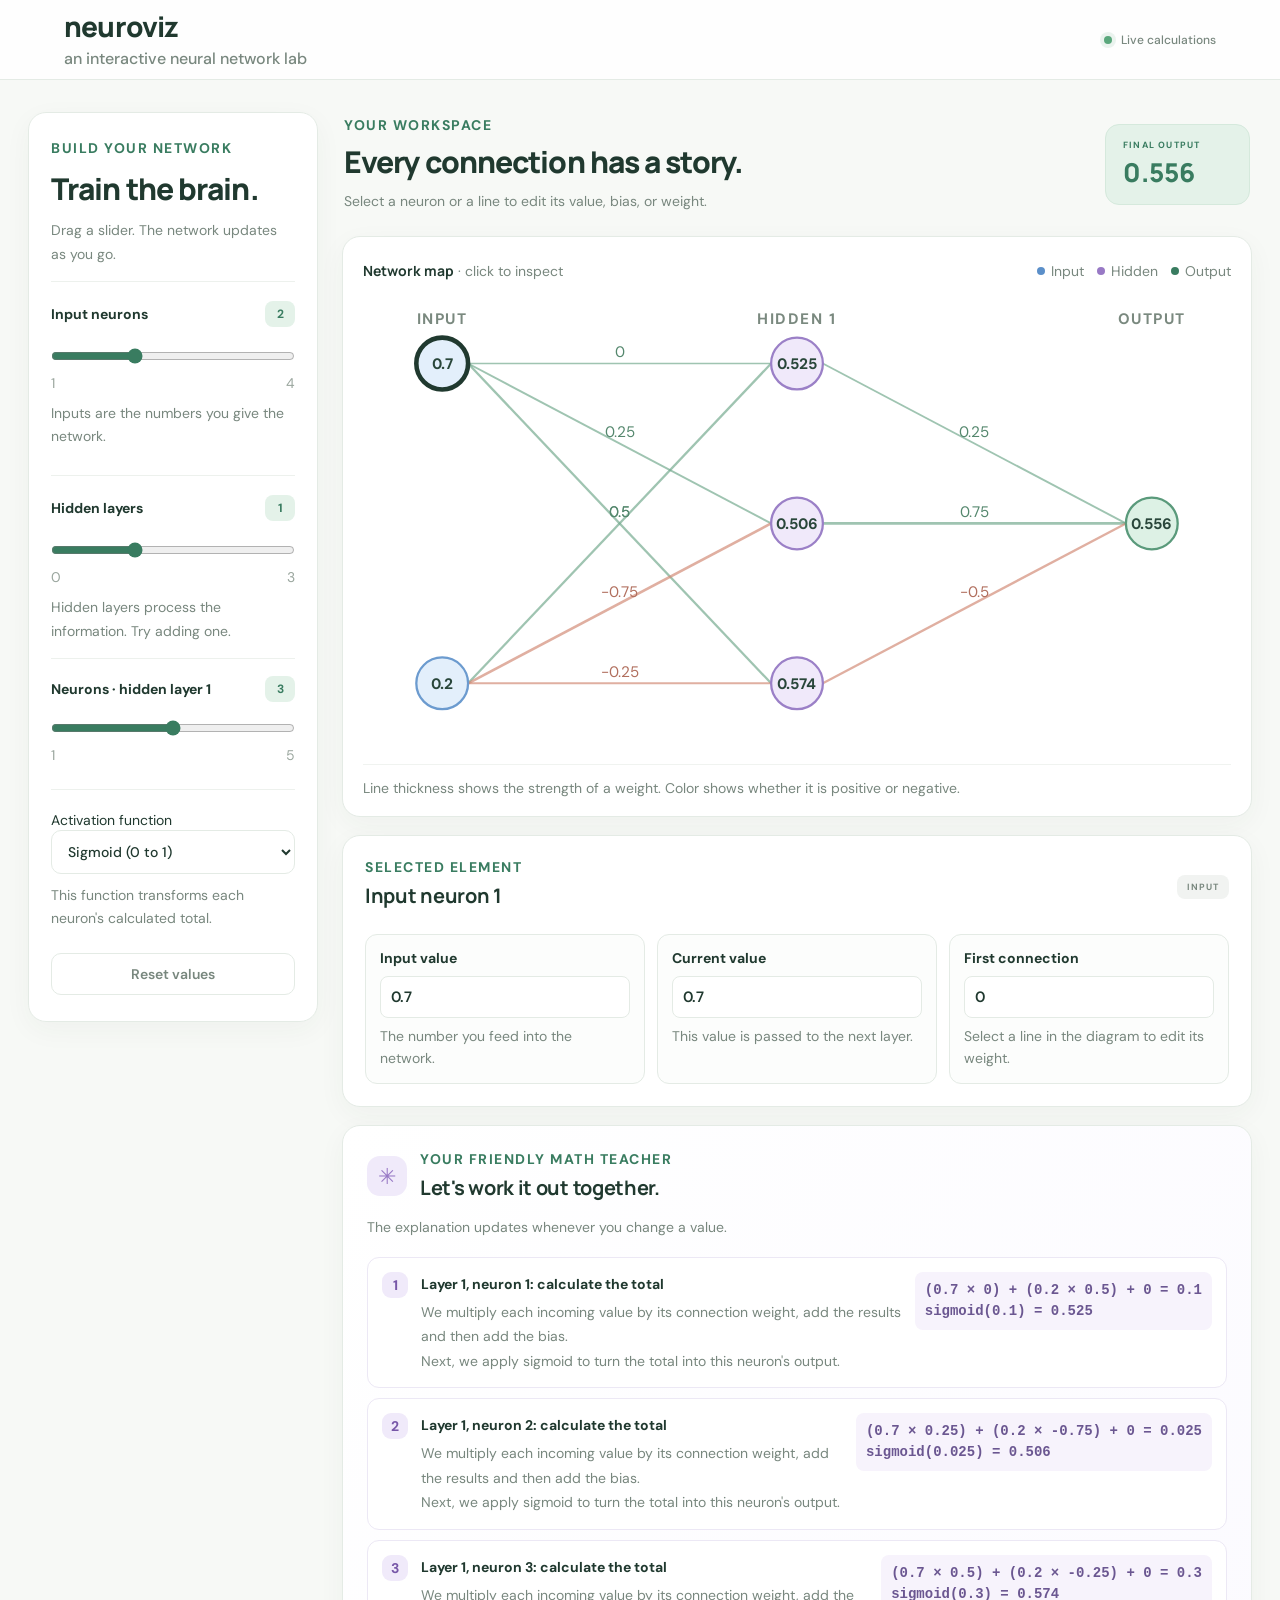
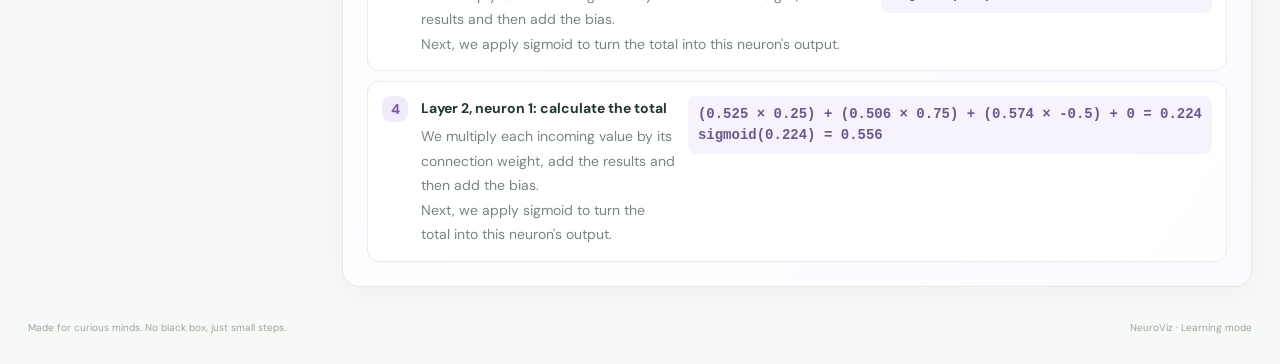
==== public/index.html @ 09c74be1 "Fix Vercel frontend routing again" ====
<!doctype html>
<html lang="en">
<head>
  <meta charset="utf-8">
  <meta name="viewport" content="width=device-width, initial-scale=1">
  <title>NeuroViz : Neural Network Playground</title>
  <link rel="stylesheet" href="/style.css">
</head>
<body>
  <header class="topbar">
    <a class="brand" href="#">
      <span>neuroviz
        <small>an interactive neural network lab</small>
      </span>
    </a>
    <div class="top-note"><span class="status-dot"></span> Live calculations</div>
  </header>

  <main class="layout site-content">
    <aside class="controls panel">
      <div class="eyebrow">BUILD YOUR NETWORK</div>
      <h1>Train the brain.</h1>
      <p class="muted">Drag a slider. The network updates as you go.</p>

      <section class="control-group">
        <div class="control-heading"><label for="inputCount">Input neurons</label><output id="inputCountOut">2</output></div>
        <input id="inputCount" type="range" min="1" max="4" value="2" step="1">
        <div class="range-labels"><span>1</span><span>4</span></div>
        <p class="hint">Inputs are the numbers you give the network.</p>
      </section>

      <section class="control-group">
        <div class="control-heading"><label for="hiddenCount">Hidden layers</label><output id="hiddenCountOut">1</output></div>
        <input id="hiddenCount" type="range" min="0" max="3" value="1" step="1">
        <div class="range-labels"><span>0</span><span>3</span></div>
        <p class="hint">Hidden layers process the information. Try adding one.</p>
      </section>

      <div id="layerControls"></div>

      <section class="control-group">
        <label for="activation">Activation function</label>
        <select id="activation">
          <option value="sigmoid">Sigmoid (0 to 1)</option>
          <option value="relu">ReLU (0 or above)</option>
          <option value="tanh">Tanh (-1 to 1)</option>
        </select>
        <p class="hint">This function transforms each neuron's calculated total.</p>
      </section>

      <button id="resetBtn" class="quiet-button">Reset values</button>
    </aside>

    <section class="workspace">
      <div class="intro">
        <div>
          <div class="eyebrow">YOUR WORKSPACE</div>
          <h2>Every connection has a story.</h2>
          <p class="muted">Select a neuron or a line to edit its value, bias, or weight.</p>
        </div>
        <div class="output-pill"><span>FINAL OUTPUT</span><strong id="finalOutput">—</strong></div>
      </div>

      <section class="network-panel panel">
        <div class="network-toolbar">
          <div><strong>Network map</strong><span class="muted"> · click to inspect</span></div>
          <div class="legend"><span><i class="legend-dot input-dot"></i> Input</span><span><i class="legend-dot hidden-dot"></i> Hidden</span><span><i class="legend-dot output-dot"></i> Output</span></div>
        </div>
        <div id="networkCanvas" class="network-canvas" aria-label="Interactive neural network diagram"></div>
        <div class="network-foot muted">Line thickness shows the strength of a weight. Color shows whether it is positive or negative.</div>
      </section>

      <section class="editor panel">
        <div class="editor-title"><div><div class="eyebrow">SELECTED ELEMENT</div><h3 id="selectedTitle">Input neuron 1</h3></div><span class="edit-tag" id="selectedType">INPUT</span></div>
        <div id="editorFields" class="editor-fields"></div>
      </section>

      <section class="teacher panel">
        <div class="teacher-heading"><span class="teacher-icon">✳</span><div><div class="eyebrow">YOUR FRIENDLY MATH TEACHER</div><h3>Let's work it out together.</h3></div></div>
        <p class="muted">The explanation updates whenever you change a value.</p>
        <div id="lessonSteps" class="lesson-steps"></div>
      </section>
    </section>
  </main>
  <footer>Made for curious minds. No black box, just small steps. <span>NeuroViz · Learning mode</span></footer>
  <script src="/script.js"></script>
</body>
</html>
---- style.css ----
@import url('https://fonts.googleapis.com/css2?family=DM+Sans:wght@400;500;600;700&family=Manrope:wght@400;500;600;700;800&display=swap');

/* =========================
   1. VARIABLES & RESET
========================= */

:root {
  --ink: #20392f;
  --muted: #78877e;
  --line: #e4ebe5;
  --paper: #f7f9f6;
  --white: #ffffff;

  --green: #397c60;
  --green-soft: #e4f2e9;

  --blue: #5b8fc9;
  --blue-soft: #e5effb;

  --purple: #9879c5;
  --purple-soft: #f0eafa;

  --orange: #d68b6e;

  --radius: 18px;
  --shadow: 0 8px 28px rgba(36, 70, 50, 0.045);
  --transition: 180ms ease;
}

* {
  box-sizing: border-box;
}

html {
  scroll-behavior: smooth;
}

body {
  margin: 0;
  background: var(--paper);
  color: var(--ink);
  font-family: "DM Sans", sans-serif;
  -webkit-font-smoothing: antialiased;
}

button,
input,
select {
  font: inherit;
}

button {
  transition: background var(--transition),
              border-color var(--transition),
              transform var(--transition);
}

::selection {
  background: var(--green-soft);
  color: var(--ink);
}


/* =========================
   2. HEADER & BRAND
========================= */

.topbar {
  min-height: 80px;
  padding: 0 5vw;
  display: flex;
  align-items: center;
  justify-content: space-between;
  gap: 20px;
  background: rgba(255, 255, 255, 0.92);
  border-bottom: 1px solid var(--line);
}

.topbar .brand {
  display: flex;
  align-items: center;
  color: var(--ink);
  text-decoration: none;
  font-weight: 800;
  font-size: 28px;
  line-height: 1.3;
  font-family: "Manrope", sans-serif;
  letter-spacing: -0.8px;
} 

.topbar .brand small {
  display: block;
  margin-top: 3px;
  color: var(--muted);
  font-weight: 500;
  font-size: 16px;
  line-height: 1.5;
  font-family: "DM Sans", sans-serif;
  letter-spacing: 0;
}

.top-note {
  display: flex;
  align-items: center;
  gap: 9px;
  color: var(--muted);
  font-size: 12px;
  font-weight: 500;
}

.status-dot {
  width: 8px;
  height: 8px;
  flex-shrink: 0;
  border-radius: 50%;
  background: #5aa77c;
  box-shadow: 0 0 0 4px rgba(90, 167, 124, 0.12);
}


/* =========================
   3. MAIN LAYOUT
========================= */

.layout {
  width: 100%;
  max-width: 1500px;
  margin: 0 auto;
  padding: 32px 28px;
  display: grid;
  grid-template-columns: 290px minmax(0, 1fr);
  align-items: start;
  gap: 24px;
}

.panel {
  min-width: 0;
  background: var(--white);
  border: 1px solid var(--line);
  border-radius: var(--radius);
  box-shadow: var(--shadow);
}

.controls {
  position: sticky;
  top: 20px;
  padding: 26px 22px;
}

.workspace {
  min-width: 0;
}

.eyebrow {
  color: var(--green);
  font-size: 10px;
  font-weight: 700;
  letter-spacing: 1.5px;
  text-transform: uppercase;
}

h1,
h2,
h3,
p {
  margin-top: 0;
}

h1 {
  margin: 13px 0 10px;
  font: 800 25px/1.25 "Manrope", sans-serif;
  letter-spacing: -0.9px;
}

h2 {
  margin: 8px 0;
  font: 800 27px/1.3 "Manrope", sans-serif;
  letter-spacing: -0.9px;
}

h3 {
  margin: 6px 0;
  font: 700 17px/1.4 "Manrope", sans-serif;
  letter-spacing: -0.3px;
}

.muted {
  color: var(--muted);
  font-size: 12px;
  line-height: 1.75;
}


/* =========================
   4. NETWORK CONTROLS
========================= */

.control-group {
  margin-top: 12px;
  padding: 19px 0 14px;
  border-top: 1px solid #edf1ed;
}

.control-heading {
  display: flex;
  align-items: center;
  justify-content: space-between;
  gap: 10px;
  margin-bottom: 13px;
  font-size: 12px;
  font-weight: 700;
}

output {
  min-width: 30px;
  padding: 5px 8px;
  border-radius: 8px;
  background: var(--green-soft);
  color: var(--green);
  font-size: 12px;
  font-weight: 700;
  text-align: center;
}

input[type="range"] {
  width: 100%;
  margin: 8px 0;
  accent-color: var(--green);
  cursor: pointer;
}

.range-labels {
  display: flex;
  justify-content: space-between;
  margin-top: 2px;
  color: #9aa69e;
  font-size: 10px;
}

.hint {
  margin: 10px 0 0;
  color: var(--muted);
  font-size: 11px;
  line-height: 1.7;
}

select {
  width: 100%;
  padding: 11px 12px;
  border: 1px solid var(--line);
  border-radius: 10px;
  outline: none;
  background: #fff;
  color: var(--ink);
  font: 500 12px "DM Sans", sans-serif;
  cursor: pointer;
  transition: border-color var(--transition),
              box-shadow var(--transition);
}

select:focus {
  border-color: #9bc5ac;
  box-shadow: 0 0 0 3px rgba(57, 124, 96, 0.09);
}

.layer-control {
  padding: 17px 0 13px;
  border-top: 1px solid #edf1ed;
}

.layer-control .control-heading {
  margin-bottom: 10px;
}

.quiet-button {
  width: 100%;
  margin-top: 8px;
  padding: 11px 14px;
  border: 1px solid var(--line);
  border-radius: 10px;
  background: #fff;
  color: var(--muted);
  font-size: 12px;
  font-weight: 600;
  cursor: pointer;
}

.quiet-button:hover {
  border-color: #c9ded0;
  background: var(--green-soft);
  color: var(--green);
}

.quiet-button:active {
  transform: scale(0.98);
}


/* =========================
   5. WORKSPACE INTRO
========================= */

.intro {
  display: flex;
  align-items: center;
  justify-content: space-between;
  gap: 22px;
  margin: 4px 2px 22px;
}

.intro p {
  margin-bottom: 0;
}

.output-pill {
  min-width: 145px;
  padding: 14px 17px;
  border: 1px solid #d5e9dc;
  border-radius: 14px;
  background: var(--green-soft);
}

.output-pill span {
  display: block;
  margin-bottom: 5px;
  color: var(--green);
  font-size: 9px;
  font-weight: 700;
  letter-spacing: 1.2px;
}

.output-pill strong {
  color: var(--green);
  font: 800 26px/1.3 "Manrope", sans-serif;
  overflow-wrap: anywhere;
}


/* =========================
   6. NETWORK VISUALIZATION
========================= */

.network-panel {
  padding: 22px 20px 15px;
}

.network-toolbar {
  display: flex;
  align-items: center;
  justify-content: space-between;
  gap: 14px;
  font-size: 12px;
}

.network-toolbar strong {
  font: 700 14px "Manrope", sans-serif;
}

.legend {
  display: flex;
  flex-wrap: wrap;
  gap: 13px;
  color: var(--muted);
  font-size: 10px;
}

.legend span {
  display: flex;
  align-items: center;
  gap: 6px;
}

.legend-dot {
  display: inline-block;
  width: 8px;
  height: 8px;
  border-radius: 50%;
}

.input-dot {
  background: var(--blue);
}

.hidden-dot {
  background: var(--purple);
}

.output-dot {
  background: var(--green);
}

.network-canvas {
  width: 100%;
  min-height: 260px;
  margin: 12px 0;
  overflow-x: auto;
  scrollbar-width: thin;
  scrollbar-color: #d6e3da transparent;
}

.network-canvas svg {
  display: block;
  width: 100%;
  min-width: 520px;
  height: auto;
  max-height: 470px;
}

.network-foot {
  padding-top: 12px;
  border-top: 1px solid #f0f3f0;
  font-size: 10px;
  line-height: 1.7;
}

.neuron {
  cursor: pointer;
  transition: filter var(--transition);
}

.neuron:hover {
  filter: brightness(0.96);
}

.neuron.selected {
  stroke: var(--ink) !important;
  stroke-width: 3 !important;
}

.weight-line {
  cursor: pointer;
  transition: opacity var(--transition),
              stroke-width var(--transition);
}

.weight-line:hover {
  opacity: 1 !important;
  stroke-width: 4 !important;
}


/* =========================
   7. SELECTED ELEMENT EDITOR
========================= */

.editor {
  margin-top: 18px;
  padding: 22px;
}

.editor-title {
  display: flex;
  align-items: center;
  justify-content: space-between;
  gap: 12px;
}

.edit-tag {
  padding: 6px 10px;
  border-radius: 8px;
  background: #f1f3f1;
  color: var(--muted);
  font-size: 9px;
  font-weight: 700;
  letter-spacing: 1px;
}

.editor-fields {
  display: grid;
  grid-template-columns: repeat(3, minmax(0, 1fr));
  gap: 12px;
  margin-top: 18px;
}

.field {
  min-width: 0;
  padding: 14px;
  border: 1px solid var(--line);
  border-radius: 12px;
  background: #fcfdfc;
  transition: border-color var(--transition),
              background var(--transition);
}

.field:focus-within {
  border-color: #b5d5c0;
  background: #fff;
}

.field label {
  display: block;
  margin-bottom: 9px;
  font-size: 11px;
  font-weight: 700;
}

.field input {
  width: 100%;
  min-width: 0;
  padding: 10px;
  border: 1px solid var(--line);
  border-radius: 8px;
  outline: none;
  background: #fff;
  color: var(--ink);
  font: 600 13px "DM Sans", sans-serif;
}

.field input:focus {
  border-color: #a7cdb6;
  box-shadow: 0 0 0 3px rgba(57, 124, 96, 0.08);
}

.field small {
  display: block;
  margin-top: 7px;
  color: var(--muted);
  font-size: 10px;
  line-height: 1.6;
}


/* =========================
   8. FRIENDLY MATH TEACHER
========================= */

.teacher {
  margin-top: 18px;
  padding: 24px;
  background: linear-gradient(125deg, #fff 0%, #fbfaff 100%);
}

.teacher-heading {
  display: flex;
  align-items: center;
  gap: 13px;
}

.teacher-icon {
  display: grid;
  flex-shrink: 0;
  place-items: center;
  width: 40px;
  height: 40px;
  border-radius: 13px;
  background: var(--purple-soft);
  color: var(--purple);
  font-size: 22px;
}

.teacher-heading h3 {
  margin-bottom: 0;
}

.teacher > p {
  margin: 13px 0 17px;
}

.lesson-steps {
  display: grid;
  gap: 10px;
}

.lesson-step {
  display: grid;
  grid-template-columns: 28px minmax(0, 1fr) auto;
  align-items: start;
  gap: 11px;
  padding: 14px;
  border: 1px solid #ece8f5;
  border-radius: 12px;
  background: rgba(255, 255, 255, 0.9);
  transition: border-color var(--transition),
              box-shadow var(--transition);
}

.lesson-step:hover {
  border-color: #dcd1ef;
  box-shadow: 0 4px 14px rgba(100, 76, 145, 0.045);
}

.step-number {
  display: grid;
  place-items: center;
  width: 26px;
  height: 26px;
  border-radius: 9px;
  background: var(--purple-soft);
  color: #7757a8;
  font-size: 11px;
  font-weight: 700;
}

.step-copy strong {
  display: block;
  margin: 2px 0 5px;
  font-size: 12px;
  line-height: 1.5;
}

.step-copy p {
  margin: 0;
  color: var(--muted);
  font-size: 11px;
  line-height: 1.75;
}

.formula {
  padding: 8px 10px;
  border-radius: 8px;
  background: #f7f3fc;
  color: #6b5791;
  font: 600 11px/1.5 ui-monospace, SFMono-Regular, Consolas, monospace;
  white-space: nowrap;
}


/* =========================
   9. FOOTER
========================= */

footer {
  display: flex;
  justify-content: space-between;
  gap: 14px;
  max-width: 1500px;
  margin: 0 auto;
  padding: 0 28px 28px;
  color: #9aa69e;
  font-size: 10px;
  line-height: 1.7;
}


/* =========================
   10. ACCESSIBILITY
========================= */

button:focus-visible,
a:focus-visible,
input:focus-visible,
select:focus-visible {
  outline: 2px solid #78a98c;
  outline-offset: 3px;
}


/* =========================
   11. RESPONSIVE DESIGN
========================= */

@media (max-width: 1000px) {
  .layout {
    grid-template-columns: 250px minmax(0, 1fr);
    gap: 18px;
    padding: 24px 18px;
  }

  .controls {
    padding: 22px 18px;
  }

  .editor-fields {
    grid-template-columns: repeat(2, minmax(0, 1fr));
  }

  .formula {
    white-space: normal;
  }
}

@media (max-width: 760px) {
  .topbar {
    min-height: 72px;
    padding: 0 20px;
  }

  .layout {
    grid-template-columns: 1fr;
    padding: 18px 14px;
  }

  .controls {
    position: static;
  }

  .intro {
    align-items: flex-start;
    gap: 14px;
  }

  .intro h2 {
    font-size: 23px;
  }

  .network-panel,
  .editor,
  .teacher {
    padding: 18px;
  }

  .network-toolbar {
    align-items: flex-start;
    flex-direction: column;
  }

  footer {
    padding: 0 18px 22px;
  }
}

@media (max-width: 560px) {
  .topbar {
    min-height: 68px;
    padding: 0 16px;
  }

  .brand {
    font-size: 21px;
  }

  .brand small {
    font-size: 11px;
  }

  .top-note {
    gap: 6px;
    font-size: 10px;
  }

  .layout {
    padding: 14px 10px;
    gap: 16px;
  }

  .intro {
    display: block;
  }

  .intro h2 {
    font-size: 22px;
  }

  .output-pill {
    display: inline-block;
    margin-top: 14px;
  }

  .editor-fields {
    grid-template-columns: 1fr;
  }

  .lesson-step {
    grid-template-columns: 28px minmax(0, 1fr);
  }

  .formula {
    grid-column: 2;
    white-space: normal;
    overflow-wrap: anywhere;
  }

  footer {
    flex-direction: column;
    padding: 0 14px 20px;
  }
}

@media (prefers-reduced-motion: reduce) {
  *,
  *::before,
  *::after {
    scroll-behavior: auto !important;
    transition-duration: 0.01ms !important;
    animation-duration: 0.01ms !important;
  }
}


/* GLOBAL WEBSITE TYPOGRAPHY */

.site-content h1 {
  font-size: 30px;
}

.site-content h2 {
  font-size: 30px;
}

.site-content h3 {
  font-size: 20px;
}

.site-content p,
.site-content .muted {
  font-size: 14px;
}

.site-content .eyebrow {
  font-size: 14px;
}

.site-content label,
.site-content .control-heading,
.site-content select {
  font-size: 14px;
}

.site-content .hint,
.site-content .field small,
.site-content .step-copy p {
  font-size: 14px;
}

.site-content .range-labels,
.site-content .legend,
.site-content .network-foot {
  font-size: 14px;
}

.site-content .field label,
.site-content .step-copy strong {
  font-size: 14px;
}

.site-content .field input {
  font-size: 15px;
}

.site-content .quiet-button {
  font-size: 14px;
}

.site-content .formula {
  font-size: 14px;
}

.site-content .step-number {
  font-size: 14px;
}
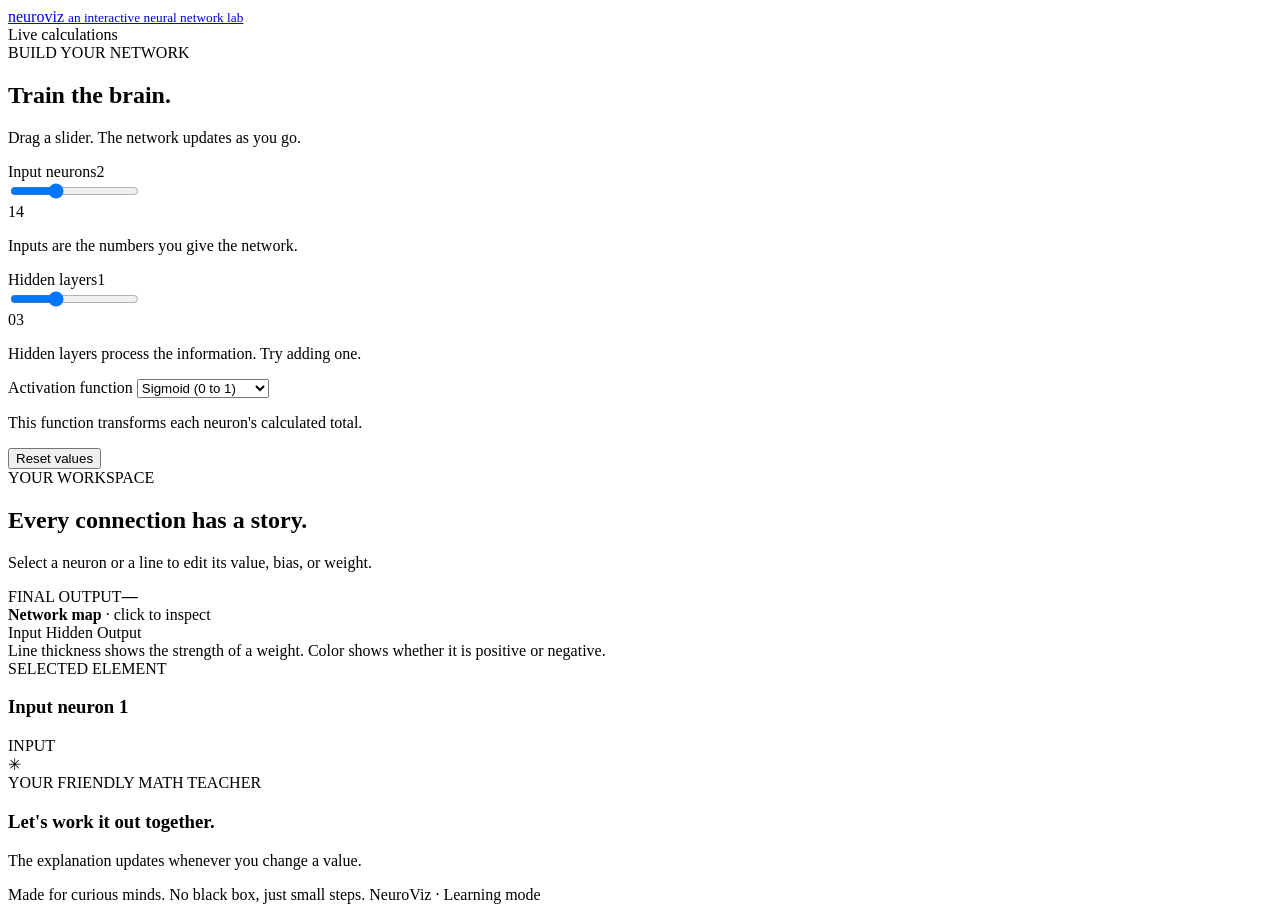
==== commit f0b681ad: "Fix Vercel frontend routing again 2" ====
--- a/public/index.html
+++ b/public/index.html
@@ -4,7 +4,7 @@
   <meta charset="utf-8">
   <meta name="viewport" content="width=device-width, initial-scale=1">
   <title>NeuroViz : Neural Network Playground</title>
-  <link rel="stylesheet" href="/style.css">
+  <link rel="stylesheet" href="public\style.css">
 </head>
 <body>
   <header class="topbar">
@@ -83,6 +83,6 @@
     </section>
   </main>
   <footer>Made for curious minds. No black box, just small steps. <span>NeuroViz · Learning mode</span></footer>
-  <script src="/script.js"></script>
+  <script src="public\script.js"></script>
 </body>
 </html>
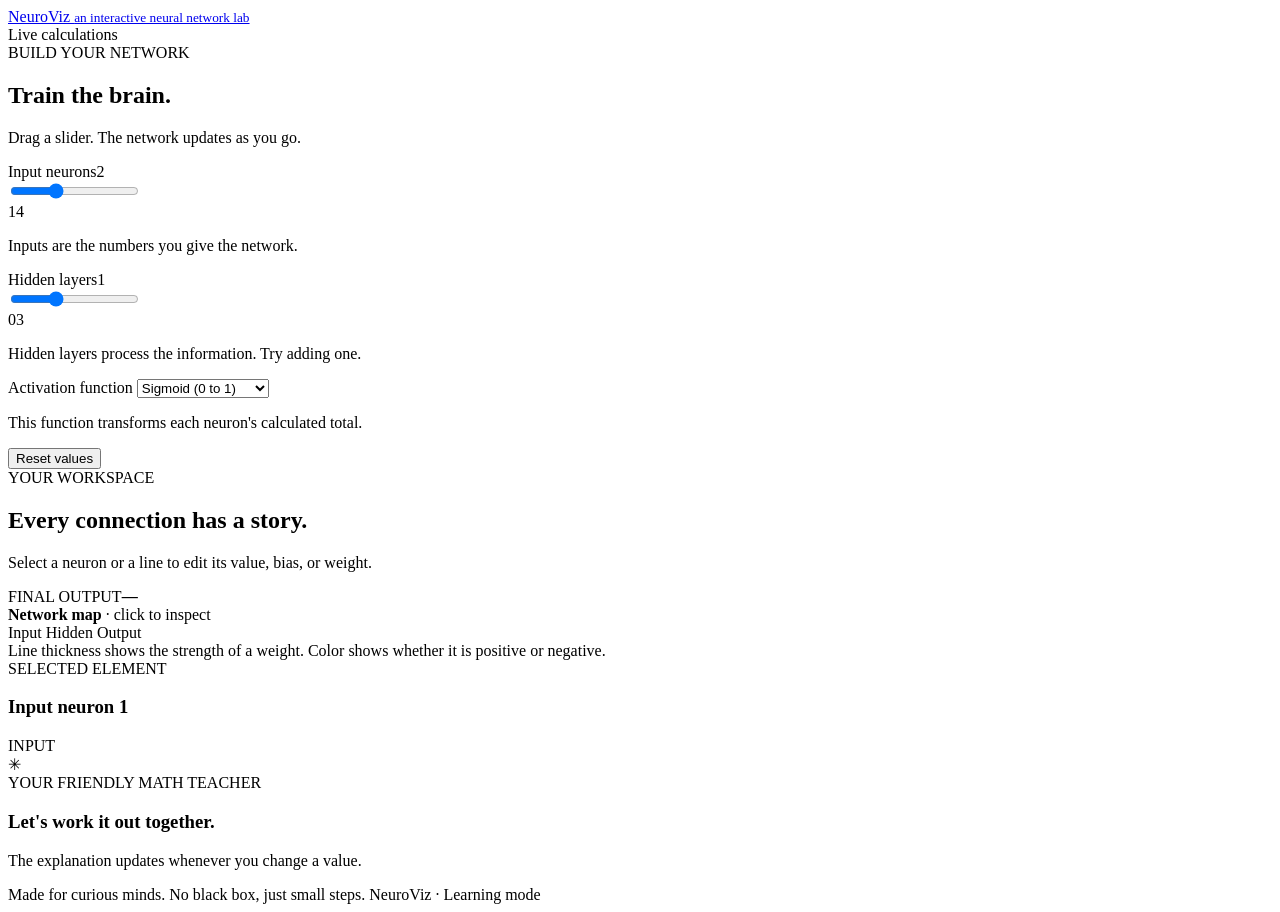
==== commit a3c39e56: "Update index.html" ====
--- a/public/index.html
+++ b/public/index.html
@@ -9,7 +9,7 @@
 <body>
   <header class="topbar">
     <a class="brand" href="#">
-      <span>neuroviz
+      <span>NeuroViz
         <small>an interactive neural network lab</small>
       </span>
     </a>
@@ -85,4 +85,4 @@
   <footer>Made for curious minds. No black box, just small steps. <span>NeuroViz · Learning mode</span></footer>
   <script src="public\script.js"></script>
 </body>
-</html>+</html>
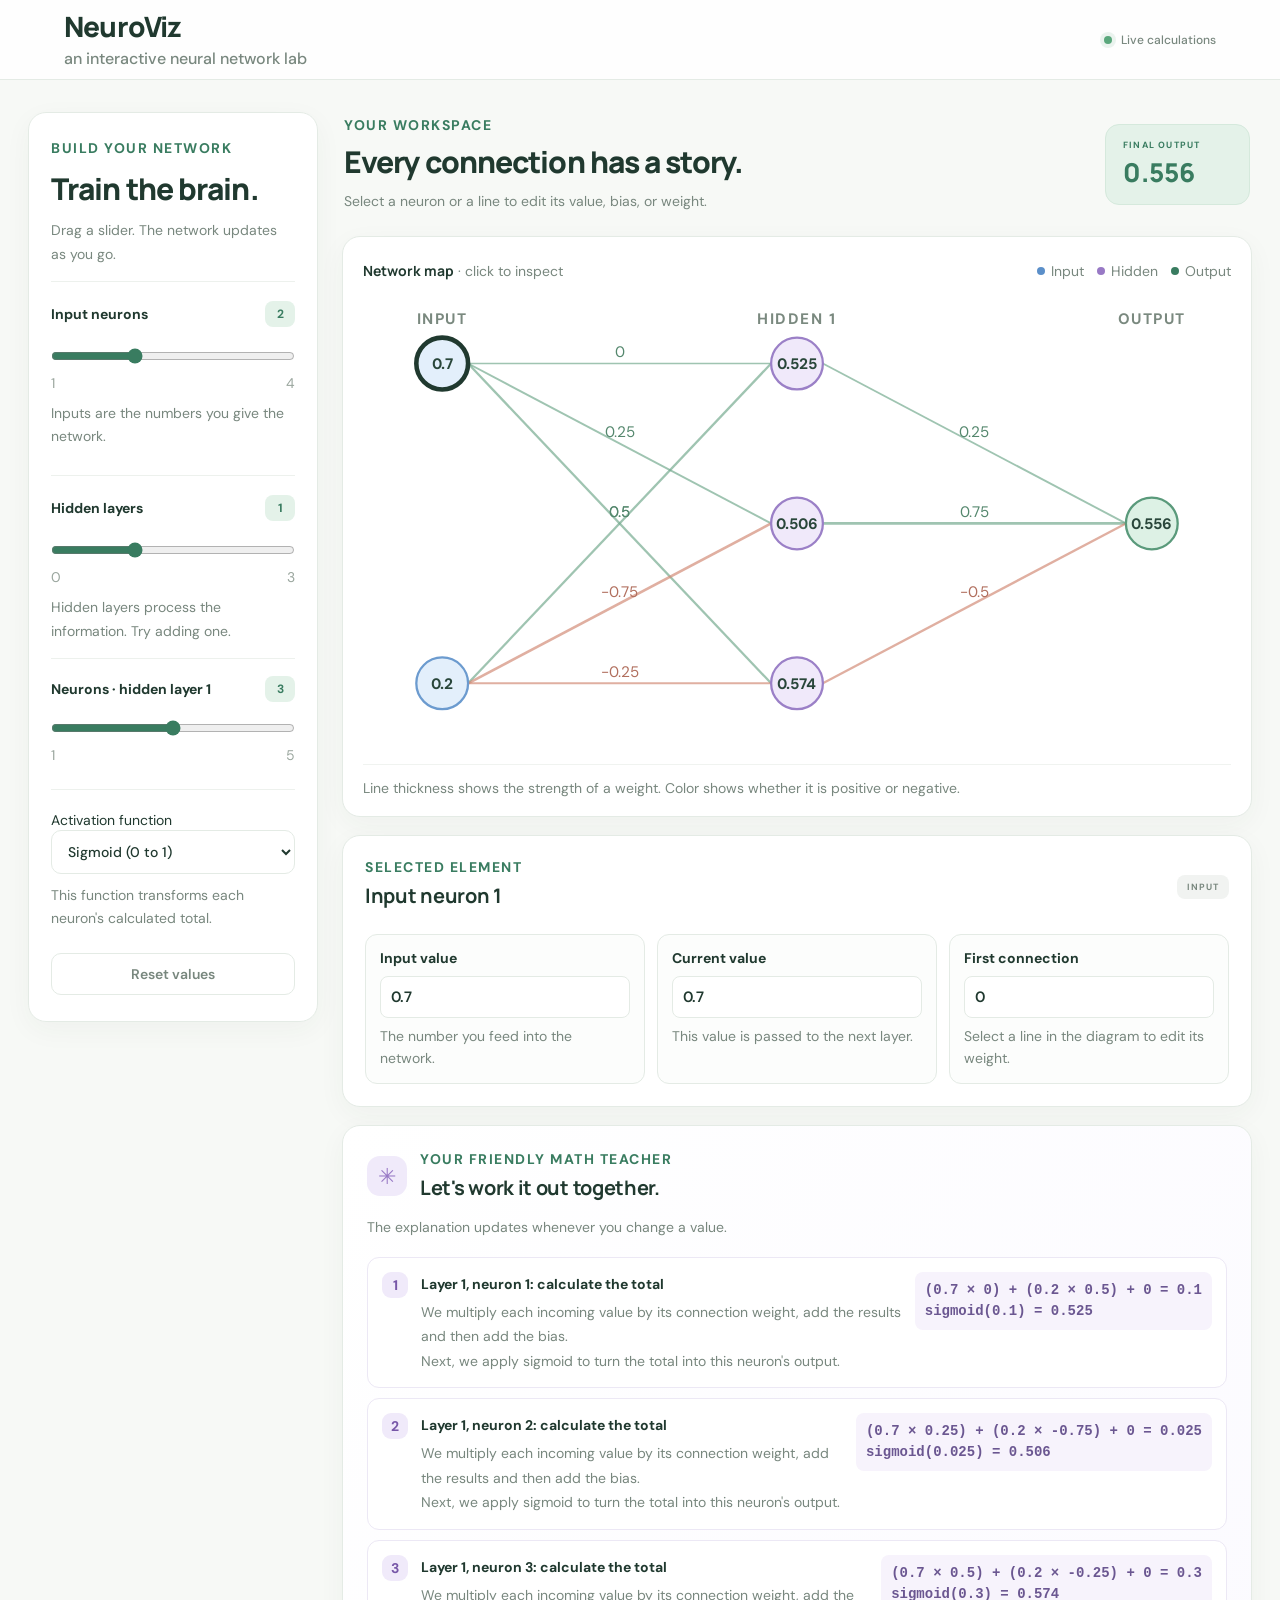
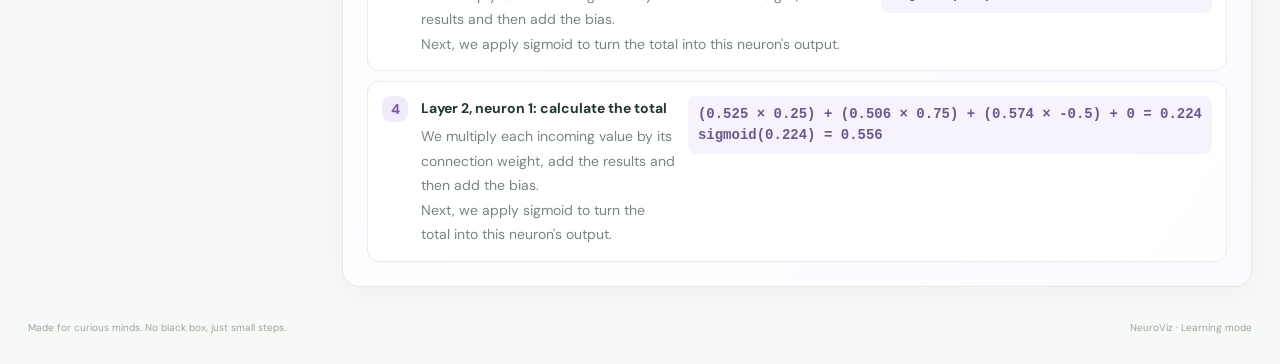
==== commit aca278ed: "yo" ====
--- a/public/index.html
+++ b/public/index.html
@@ -4,7 +4,7 @@
   <meta charset="utf-8">
   <meta name="viewport" content="width=device-width, initial-scale=1">
   <title>NeuroViz : Neural Network Playground</title>
-  <link rel="stylesheet" href="public\style.css">
+  <link rel="stylesheet" href="./style.css">
 </head>
 <body>
   <header class="topbar">
@@ -83,6 +83,6 @@
     </section>
   </main>
   <footer>Made for curious minds. No black box, just small steps. <span>NeuroViz · Learning mode</span></footer>
-  <script src="public\script.js"></script>
+  <script src="./script.js"></script>
 </body>
-</html>
+</html>
--- a/public/style.css
+++ b/public/style.css
@@ -0,0 +1,840 @@
+@import url('https://fonts.googleapis.com/css2?family=DM+Sans:wght@400;500;600;700&family=Manrope:wght@400;500;600;700;800&display=swap');
+
+/* =========================
+   1. VARIABLES & RESET
+========================= */
+
+:root {
+  --ink: #20392f;
+  --muted: #78877e;
+  --line: #e4ebe5;
+  --paper: #f7f9f6;
+  --white: #ffffff;
+
+  --green: #397c60;
+  --green-soft: #e4f2e9;
+
+  --blue: #5b8fc9;
+  --blue-soft: #e5effb;
+
+  --purple: #9879c5;
+  --purple-soft: #f0eafa;
+
+  --orange: #d68b6e;
+
+  --radius: 18px;
+  --shadow: 0 8px 28px rgba(36, 70, 50, 0.045);
+  --transition: 180ms ease;
+}
+
+* {
+  box-sizing: border-box;
+}
+
+html {
+  scroll-behavior: smooth;
+}
+
+body {
+  margin: 0;
+  background: var(--paper);
+  color: var(--ink);
+  font-family: "DM Sans", sans-serif;
+  -webkit-font-smoothing: antialiased;
+}
+
+button,
+input,
+select {
+  font: inherit;
+}
+
+button {
+  transition: background var(--transition),
+              border-color var(--transition),
+              transform var(--transition);
+}
+
+::selection {
+  background: var(--green-soft);
+  color: var(--ink);
+}
+
+
+/* =========================
+   2. HEADER & BRAND
+========================= */
+
+.topbar {
+  min-height: 80px;
+  padding: 0 5vw;
+  display: flex;
+  align-items: center;
+  justify-content: space-between;
+  gap: 20px;
+  background: rgba(255, 255, 255, 0.92);
+  border-bottom: 1px solid var(--line);
+}
+
+.topbar .brand {
+  display: flex;
+  align-items: center;
+  color: var(--ink);
+  text-decoration: none;
+  font-weight: 800;
+  font-size: 28px;
+  line-height: 1.3;
+  font-family: "Manrope", sans-serif;
+  letter-spacing: -0.8px;
+} 
+
+.topbar .brand small {
+  display: block;
+  margin-top: 3px;
+  color: var(--muted);
+  font-weight: 500;
+  font-size: 16px;
+  line-height: 1.5;
+  font-family: "DM Sans", sans-serif;
+  letter-spacing: 0;
+}
+
+.top-note {
+  display: flex;
+  align-items: center;
+  gap: 9px;
+  color: var(--muted);
+  font-size: 12px;
+  font-weight: 500;
+}
+
+.status-dot {
+  width: 8px;
+  height: 8px;
+  flex-shrink: 0;
+  border-radius: 50%;
+  background: #5aa77c;
+  box-shadow: 0 0 0 4px rgba(90, 167, 124, 0.12);
+}
+
+
+/* =========================
+   3. MAIN LAYOUT
+========================= */
+
+.layout {
+  width: 100%;
+  max-width: 1500px;
+  margin: 0 auto;
+  padding: 32px 28px;
+  display: grid;
+  grid-template-columns: 290px minmax(0, 1fr);
+  align-items: start;
+  gap: 24px;
+}
+
+.panel {
+  min-width: 0;
+  background: var(--white);
+  border: 1px solid var(--line);
+  border-radius: var(--radius);
+  box-shadow: var(--shadow);
+}
+
+.controls {
+  position: sticky;
+  top: 20px;
+  padding: 26px 22px;
+}
+
+.workspace {
+  min-width: 0;
+}
+
+.eyebrow {
+  color: var(--green);
+  font-size: 10px;
+  font-weight: 700;
+  letter-spacing: 1.5px;
+  text-transform: uppercase;
+}
+
+h1,
+h2,
+h3,
+p {
+  margin-top: 0;
+}
+
+h1 {
+  margin: 13px 0 10px;
+  font: 800 25px/1.25 "Manrope", sans-serif;
+  letter-spacing: -0.9px;
+}
+
+h2 {
+  margin: 8px 0;
+  font: 800 27px/1.3 "Manrope", sans-serif;
+  letter-spacing: -0.9px;
+}
+
+h3 {
+  margin: 6px 0;
+  font: 700 17px/1.4 "Manrope", sans-serif;
+  letter-spacing: -0.3px;
+}
+
+.muted {
+  color: var(--muted);
+  font-size: 12px;
+  line-height: 1.75;
+}
+
+
+/* =========================
+   4. NETWORK CONTROLS
+========================= */
+
+.control-group {
+  margin-top: 12px;
+  padding: 19px 0 14px;
+  border-top: 1px solid #edf1ed;
+}
+
+.control-heading {
+  display: flex;
+  align-items: center;
+  justify-content: space-between;
+  gap: 10px;
+  margin-bottom: 13px;
+  font-size: 12px;
+  font-weight: 700;
+}
+
+output {
+  min-width: 30px;
+  padding: 5px 8px;
+  border-radius: 8px;
+  background: var(--green-soft);
+  color: var(--green);
+  font-size: 12px;
+  font-weight: 700;
+  text-align: center;
+}
+
+input[type="range"] {
+  width: 100%;
+  margin: 8px 0;
+  accent-color: var(--green);
+  cursor: pointer;
+}
+
+.range-labels {
+  display: flex;
+  justify-content: space-between;
+  margin-top: 2px;
+  color: #9aa69e;
+  font-size: 10px;
+}
+
+.hint {
+  margin: 10px 0 0;
+  color: var(--muted);
+  font-size: 11px;
+  line-height: 1.7;
+}
+
+select {
+  width: 100%;
+  padding: 11px 12px;
+  border: 1px solid var(--line);
+  border-radius: 10px;
+  outline: none;
+  background: #fff;
+  color: var(--ink);
+  font: 500 12px "DM Sans", sans-serif;
+  cursor: pointer;
+  transition: border-color var(--transition),
+              box-shadow var(--transition);
+}
+
+select:focus {
+  border-color: #9bc5ac;
+  box-shadow: 0 0 0 3px rgba(57, 124, 96, 0.09);
+}
+
+.layer-control {
+  padding: 17px 0 13px;
+  border-top: 1px solid #edf1ed;
+}
+
+.layer-control .control-heading {
+  margin-bottom: 10px;
+}
+
+.quiet-button {
+  width: 100%;
+  margin-top: 8px;
+  padding: 11px 14px;
+  border: 1px solid var(--line);
+  border-radius: 10px;
+  background: #fff;
+  color: var(--muted);
+  font-size: 12px;
+  font-weight: 600;
+  cursor: pointer;
+}
+
+.quiet-button:hover {
+  border-color: #c9ded0;
+  background: var(--green-soft);
+  color: var(--green);
+}
+
+.quiet-button:active {
+  transform: scale(0.98);
+}
+
+
+/* =========================
+   5. WORKSPACE INTRO
+========================= */
+
+.intro {
+  display: flex;
+  align-items: center;
+  justify-content: space-between;
+  gap: 22px;
+  margin: 4px 2px 22px;
+}
+
+.intro p {
+  margin-bottom: 0;
+}
+
+.output-pill {
+  min-width: 145px;
+  padding: 14px 17px;
+  border: 1px solid #d5e9dc;
+  border-radius: 14px;
+  background: var(--green-soft);
+}
+
+.output-pill span {
+  display: block;
+  margin-bottom: 5px;
+  color: var(--green);
+  font-size: 9px;
+  font-weight: 700;
+  letter-spacing: 1.2px;
+}
+
+.output-pill strong {
+  color: var(--green);
+  font: 800 26px/1.3 "Manrope", sans-serif;
+  overflow-wrap: anywhere;
+}
+
+
+/* =========================
+   6. NETWORK VISUALIZATION
+========================= */
+
+.network-panel {
+  padding: 22px 20px 15px;
+}
+
+.network-toolbar {
+  display: flex;
+  align-items: center;
+  justify-content: space-between;
+  gap: 14px;
+  font-size: 12px;
+}
+
+.network-toolbar strong {
+  font: 700 14px "Manrope", sans-serif;
+}
+
+.legend {
+  display: flex;
+  flex-wrap: wrap;
+  gap: 13px;
+  color: var(--muted);
+  font-size: 10px;
+}
+
+.legend span {
+  display: flex;
+  align-items: center;
+  gap: 6px;
+}
+
+.legend-dot {
+  display: inline-block;
+  width: 8px;
+  height: 8px;
+  border-radius: 50%;
+}
+
+.input-dot {
+  background: var(--blue);
+}
+
+.hidden-dot {
+  background: var(--purple);
+}
+
+.output-dot {
+  background: var(--green);
+}
+
+.network-canvas {
+  width: 100%;
+  min-height: 260px;
+  margin: 12px 0;
+  overflow-x: auto;
+  scrollbar-width: thin;
+  scrollbar-color: #d6e3da transparent;
+}
+
+.network-canvas svg {
+  display: block;
+  width: 100%;
+  min-width: 520px;
+  height: auto;
+  max-height: 470px;
+}
+
+.network-foot {
+  padding-top: 12px;
+  border-top: 1px solid #f0f3f0;
+  font-size: 10px;
+  line-height: 1.7;
+}
+
+.neuron {
+  cursor: pointer;
+  transition: filter var(--transition);
+}
+
+.neuron:hover {
+  filter: brightness(0.96);
+}
+
+.neuron.selected {
+  stroke: var(--ink) !important;
+  stroke-width: 3 !important;
+}
+
+.weight-line {
+  cursor: pointer;
+  transition: opacity var(--transition),
+              stroke-width var(--transition);
+}
+
+.weight-line:hover {
+  opacity: 1 !important;
+  stroke-width: 4 !important;
+}
+
+
+/* =========================
+   7. SELECTED ELEMENT EDITOR
+========================= */
+
+.editor {
+  margin-top: 18px;
+  padding: 22px;
+}
+
+.editor-title {
+  display: flex;
+  align-items: center;
+  justify-content: space-between;
+  gap: 12px;
+}
+
+.edit-tag {
+  padding: 6px 10px;
+  border-radius: 8px;
+  background: #f1f3f1;
+  color: var(--muted);
+  font-size: 9px;
+  font-weight: 700;
+  letter-spacing: 1px;
+}
+
+.editor-fields {
+  display: grid;
+  grid-template-columns: repeat(3, minmax(0, 1fr));
+  gap: 12px;
+  margin-top: 18px;
+}
+
+.field {
+  min-width: 0;
+  padding: 14px;
+  border: 1px solid var(--line);
+  border-radius: 12px;
+  background: #fcfdfc;
+  transition: border-color var(--transition),
+              background var(--transition);
+}
+
+.field:focus-within {
+  border-color: #b5d5c0;
+  background: #fff;
+}
+
+.field label {
+  display: block;
+  margin-bottom: 9px;
+  font-size: 11px;
+  font-weight: 700;
+}
+
+.field input {
+  width: 100%;
+  min-width: 0;
+  padding: 10px;
+  border: 1px solid var(--line);
+  border-radius: 8px;
+  outline: none;
+  background: #fff;
+  color: var(--ink);
+  font: 600 13px "DM Sans", sans-serif;
+}
+
+.field input:focus {
+  border-color: #a7cdb6;
+  box-shadow: 0 0 0 3px rgba(57, 124, 96, 0.08);
+}
+
+.field small {
+  display: block;
+  margin-top: 7px;
+  color: var(--muted);
+  font-size: 10px;
+  line-height: 1.6;
+}
+
+
+/* =========================
+   8. FRIENDLY MATH TEACHER
+========================= */
+
+.teacher {
+  margin-top: 18px;
+  padding: 24px;
+  background: linear-gradient(125deg, #fff 0%, #fbfaff 100%);
+}
+
+.teacher-heading {
+  display: flex;
+  align-items: center;
+  gap: 13px;
+}
+
+.teacher-icon {
+  display: grid;
+  flex-shrink: 0;
+  place-items: center;
+  width: 40px;
+  height: 40px;
+  border-radius: 13px;
+  background: var(--purple-soft);
+  color: var(--purple);
+  font-size: 22px;
+}
+
+.teacher-heading h3 {
+  margin-bottom: 0;
+}
+
+.teacher > p {
+  margin: 13px 0 17px;
+}
+
+.lesson-steps {
+  display: grid;
+  gap: 10px;
+}
+
+.lesson-step {
+  display: grid;
+  grid-template-columns: 28px minmax(0, 1fr) auto;
+  align-items: start;
+  gap: 11px;
+  padding: 14px;
+  border: 1px solid #ece8f5;
+  border-radius: 12px;
+  background: rgba(255, 255, 255, 0.9);
+  transition: border-color var(--transition),
+              box-shadow var(--transition);
+}
+
+.lesson-step:hover {
+  border-color: #dcd1ef;
+  box-shadow: 0 4px 14px rgba(100, 76, 145, 0.045);
+}
+
+.step-number {
+  display: grid;
+  place-items: center;
+  width: 26px;
+  height: 26px;
+  border-radius: 9px;
+  background: var(--purple-soft);
+  color: #7757a8;
+  font-size: 11px;
+  font-weight: 700;
+}
+
+.step-copy strong {
+  display: block;
+  margin: 2px 0 5px;
+  font-size: 12px;
+  line-height: 1.5;
+}
+
+.step-copy p {
+  margin: 0;
+  color: var(--muted);
+  font-size: 11px;
+  line-height: 1.75;
+}
+
+.formula {
+  padding: 8px 10px;
+  border-radius: 8px;
+  background: #f7f3fc;
+  color: #6b5791;
+  font: 600 11px/1.5 ui-monospace, SFMono-Regular, Consolas, monospace;
+  white-space: nowrap;
+}
+
+
+/* =========================
+   9. FOOTER
+========================= */
+
+footer {
+  display: flex;
+  justify-content: space-between;
+  gap: 14px;
+  max-width: 1500px;
+  margin: 0 auto;
+  padding: 0 28px 28px;
+  color: #9aa69e;
+  font-size: 10px;
+  line-height: 1.7;
+}
+
+
+/* =========================
+   10. ACCESSIBILITY
+========================= */
+
+button:focus-visible,
+a:focus-visible,
+input:focus-visible,
+select:focus-visible {
+  outline: 2px solid #78a98c;
+  outline-offset: 3px;
+}
+
+
+/* =========================
+   11. RESPONSIVE DESIGN
+========================= */
+
+@media (max-width: 1000px) {
+  .layout {
+    grid-template-columns: 250px minmax(0, 1fr);
+    gap: 18px;
+    padding: 24px 18px;
+  }
+
+  .controls {
+    padding: 22px 18px;
+  }
+
+  .editor-fields {
+    grid-template-columns: repeat(2, minmax(0, 1fr));
+  }
+
+  .formula {
+    white-space: normal;
+  }
+}
+
+@media (max-width: 760px) {
+  .topbar {
+    min-height: 72px;
+    padding: 0 20px;
+  }
+
+  .layout {
+    grid-template-columns: 1fr;
+    padding: 18px 14px;
+  }
+
+  .controls {
+    position: static;
+  }
+
+  .intro {
+    align-items: flex-start;
+    gap: 14px;
+  }
+
+  .intro h2 {
+    font-size: 23px;
+  }
+
+  .network-panel,
+  .editor,
+  .teacher {
+    padding: 18px;
+  }
+
+  .network-toolbar {
+    align-items: flex-start;
+    flex-direction: column;
+  }
+
+  footer {
+    padding: 0 18px 22px;
+  }
+}
+
+@media (max-width: 560px) {
+  .topbar {
+    min-height: 68px;
+    padding: 0 16px;
+  }
+
+  .brand {
+    font-size: 21px;
+  }
+
+  .brand small {
+    font-size: 11px;
+  }
+
+  .top-note {
+    gap: 6px;
+    font-size: 10px;
+  }
+
+  .layout {
+    padding: 14px 10px;
+    gap: 16px;
+  }
+
+  .intro {
+    display: block;
+  }
+
+  .intro h2 {
+    font-size: 22px;
+  }
+
+  .output-pill {
+    display: inline-block;
+    margin-top: 14px;
+  }
+
+  .editor-fields {
+    grid-template-columns: 1fr;
+  }
+
+  .lesson-step {
+    grid-template-columns: 28px minmax(0, 1fr);
+  }
+
+  .formula {
+    grid-column: 2;
+    white-space: normal;
+    overflow-wrap: anywhere;
+  }
+
+  footer {
+    flex-direction: column;
+    padding: 0 14px 20px;
+  }
+}
+
+@media (prefers-reduced-motion: reduce) {
+  *,
+  *::before,
+  *::after {
+    scroll-behavior: auto !important;
+    transition-duration: 0.01ms !important;
+    animation-duration: 0.01ms !important;
+  }
+}
+
+
+/* GLOBAL WEBSITE TYPOGRAPHY */
+
+.site-content h1 {
+  font-size: 30px;
+}
+
+.site-content h2 {
+  font-size: 30px;
+}
+
+.site-content h3 {
+  font-size: 20px;
+}
+
+.site-content p,
+.site-content .muted {
+  font-size: 14px;
+}
+
+.site-content .eyebrow {
+  font-size: 14px;
+}
+
+.site-content label,
+.site-content .control-heading,
+.site-content select {
+  font-size: 14px;
+}
+
+.site-content .hint,
+.site-content .field small,
+.site-content .step-copy p {
+  font-size: 14px;
+}
+
+.site-content .range-labels,
+.site-content .legend,
+.site-content .network-foot {
+  font-size: 14px;
+}
+
+.site-content .field label,
+.site-content .step-copy strong {
+  font-size: 14px;
+}
+
+.site-content .field input {
+  font-size: 15px;
+}
+
+.site-content .quiet-button {
+  font-size: 14px;
+}
+
+.site-content .formula {
+  font-size: 14px;
+}
+
+.site-content .step-number {
+  font-size: 14px;
+}
